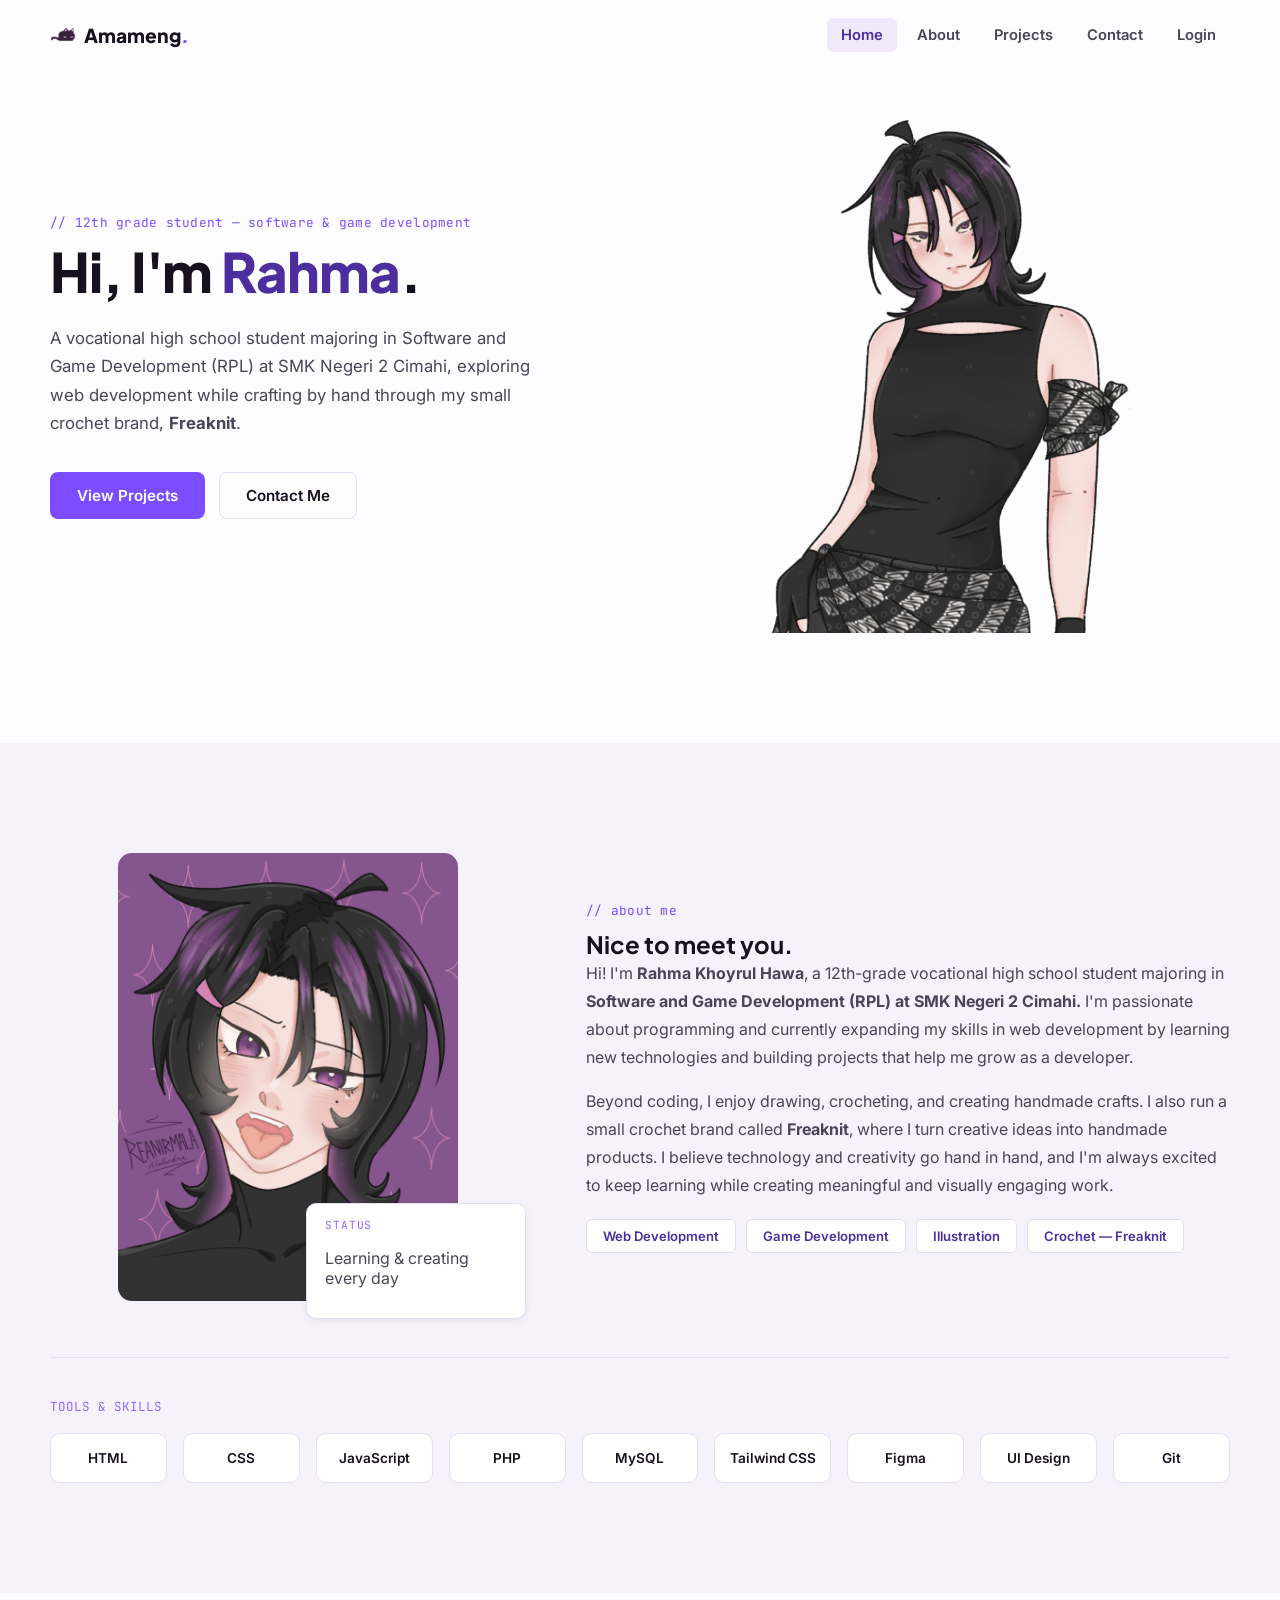
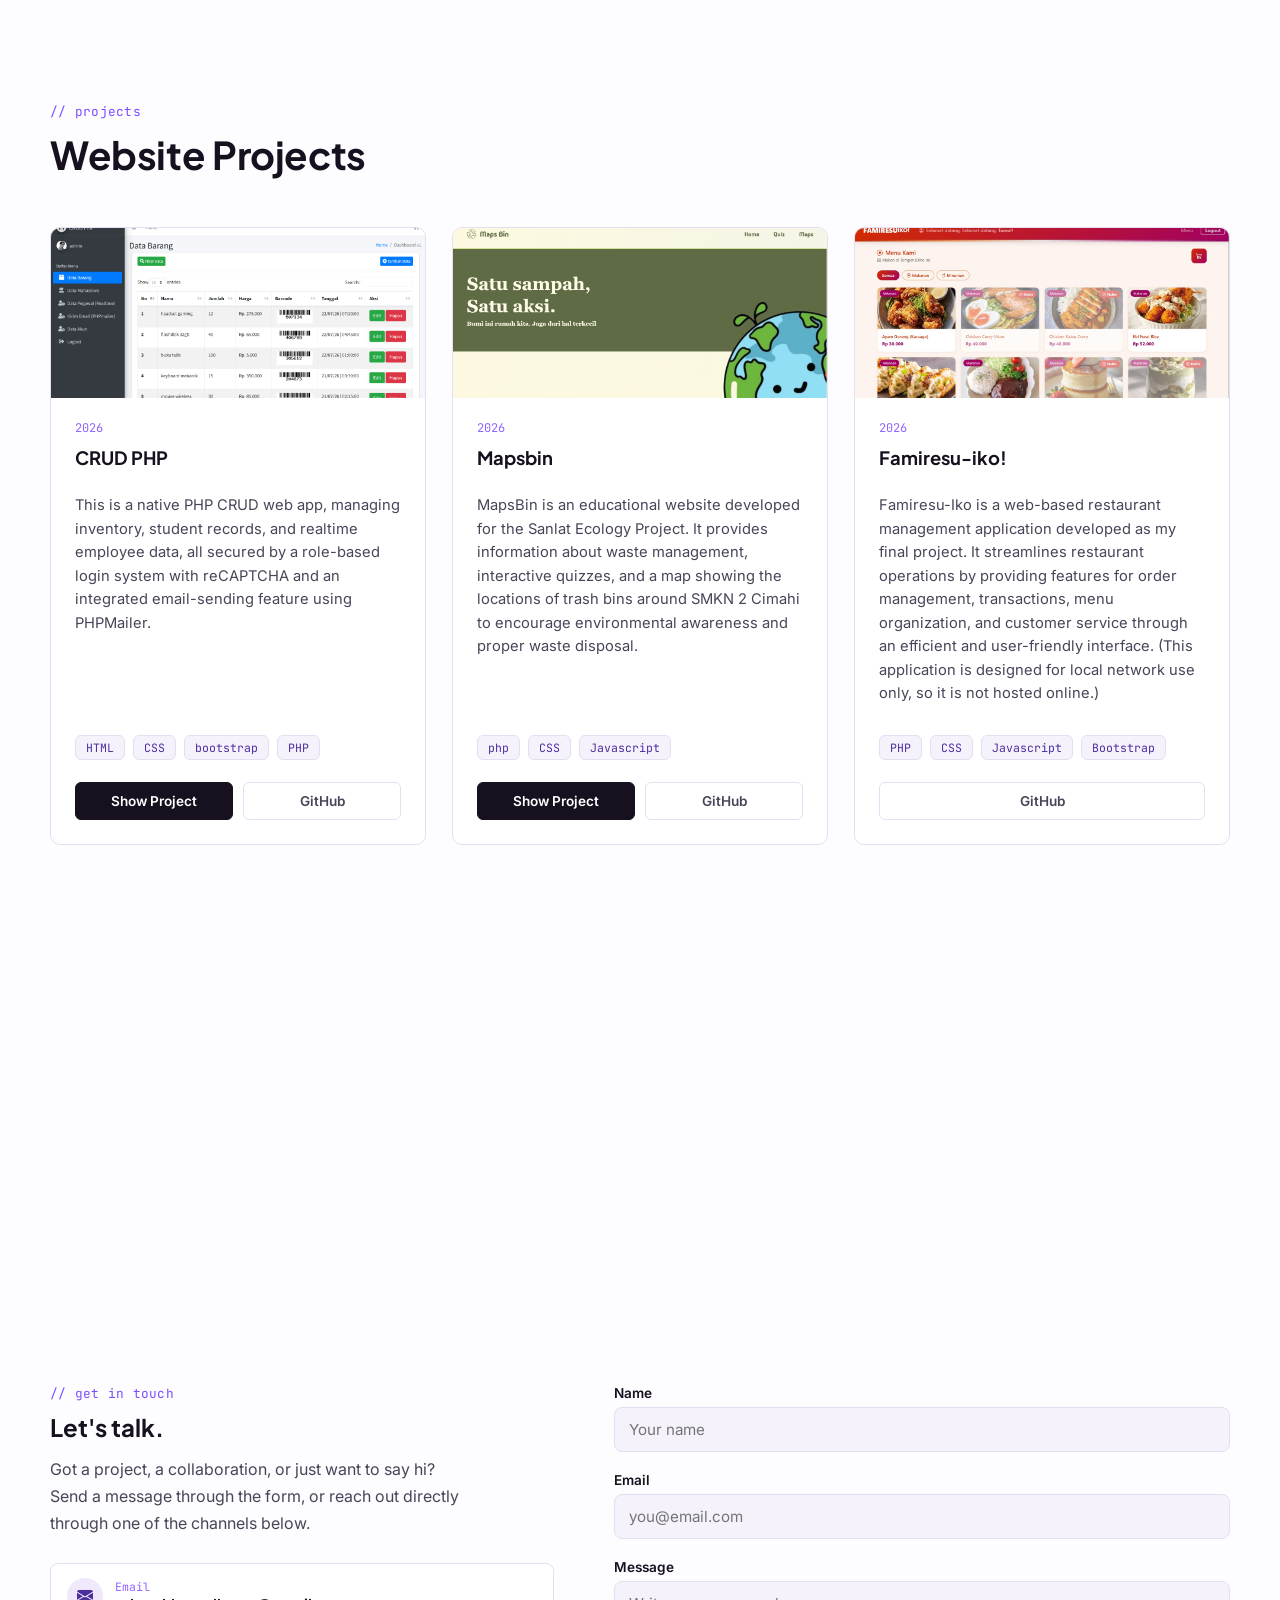
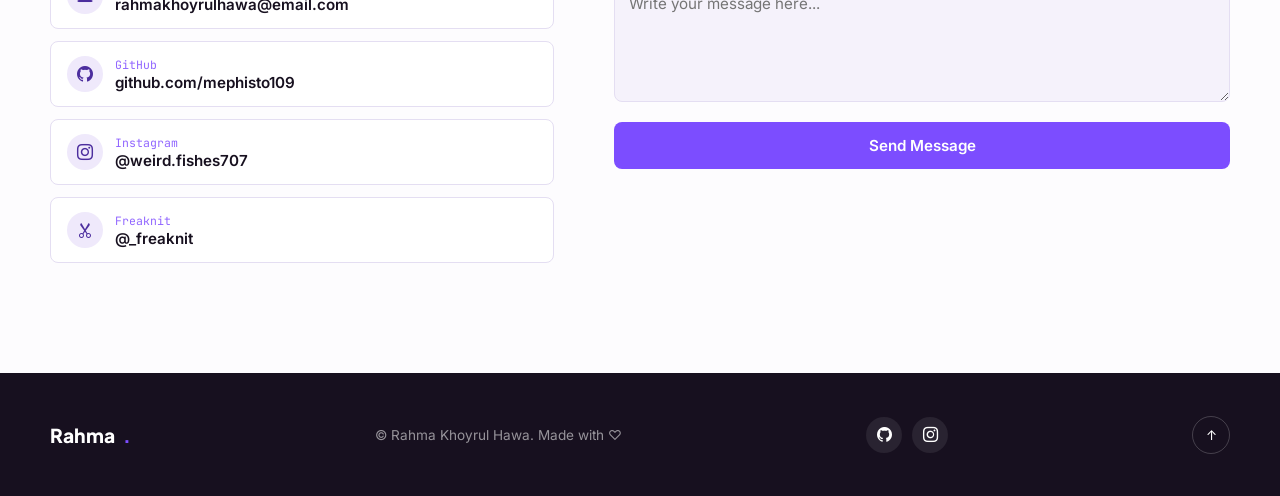
==== index.html @ 20dc9711 "hi" ====
<!DOCTYPE html>
<html lang="en">

<head>
  <meta charset="UTF-8">
  <meta name="viewport" content="width=device-width, initial-scale=1.0">
  <title>Amameng</title>
  <link rel="icon" type="image/png" href="images/logo.png">
  <meta name="description" content="Personal portfolio — websites, illustration, and crochet.">

  <link rel="preconnect" href="https://fonts.googleapis.com">
  <link rel="preconnect" href="https://fonts.gstatic.com" crossorigin>
  <link
    href="https://fonts.googleapis.com/css2?family=Plus+Jakarta+Sans:wght@400;500;600;700;800&family=Inter:wght@400;500;600&family=JetBrains+Mono:wght@400;500&display=swap"
    rel="stylesheet">

  <!-- Bootstrap Icons -->
  <link rel="stylesheet" href="https://cdn.jsdelivr.net/npm/bootstrap-icons@1.11.3/font/bootstrap-icons.min.css">

  <link rel="stylesheet" href="css/style.css">
</head>

<body>

  <!-- ===== NAVBAR ===== -->
  <header class="navbar" id="navbar">
    <div class="nav-inner">
      <a href="#home" class="nav-logo">
        <img src="images/logo.png" alt="Amameng logo" class="nav-logo-img">
        <span>Amameng<span class="dot">.</span></span>
      </a>
      <nav class="nav-links" id="navLinks">
        <a href="#home" class="nav-link active" data-section="home">Home</a>
        <a href="#about" class="nav-link" data-section="about">About</a>
        <a href="#projects" class="nav-link" data-section="projects">Projects</a>
        <a href="#contact" class="nav-link" data-section="contact">Contact</a>
        <a href="https://rahmakhoyrul-crud-php.sao.dom.my.id/" class="nav-link" data-section="contact">Login</a>
      </nav>
      <button class="nav-toggle" id="navToggle" aria-label="Open menu" aria-expanded="false">
        <span></span><span></span><span></span>
      </button>
    </div>
  </header>

  <main>

    <!-- ===== HERO ===== -->
    <section class="hero" id="home">
      <div class="hero-inner">
        <div class="hero-text reveal">
          <p class="eyebrow">// 12th grade student — software &amp; game development</p>
          <h1 class="hero-title">Hi, I'm <span class="grad-text">Rahma</span>.</h1>
          <p class="hero-desc">A vocational high school student majoring in Software and Game Development (RPL) at SMK
            Negeri 2 Cimahi, exploring web development while crafting by hand through my small crochet brand,
            <strong>Freaknit</strong>.
          </p>
          <div class="hero-actions">
            <a href="#projects" class="btn btn-primary">View Projects</a>
            <a href="#contact" class="btn btn-ghost">Contact Me</a>
          </div>
        </div>
        <div class="hero-visual reveal">
          <div class="hero-portrait">
            <img src="images/rahma-portrait.png" alt="Illustrated portrait of Rahma">
          </div>
        </div>
      </div>
      <!--<div class="scroll-cue" aria-hidden="true"><span></span></div>-->
    </section>

    <!-- ===== ABOUT ===== -->
    <section class="about" id="about">
      <div class="about-inner">
        <div class="about-visual reveal">
          <div class="about-photo">
            <div><img src="images/rahma-photo.png" alt="photo-desc" class="avatar-placeholder large"></div>
          </div>
          <div class="about-card-float">
            <p class="mono-label">status</p>
            <p>Learning &amp; creating every day </p>
          </div>
        </div>
        <div class="about-content reveal">
          <p class="eyebrow">// about me</p>
          <h2>Nice to meet you.</h2>
          <p class="about-text">
            Hi! I'm <strong>Rahma Khoyrul Hawa</strong>, a 12th-grade vocational high school student majoring in
            <strong>Software and Game
              Development (RPL) at SMK Negeri 2 Cimahi.</strong> I'm passionate about programming and currently
            expanding my skills
            in web development by learning new technologies and building projects that help me grow as a developer.
          </p>
          <p class="about-text">
            Beyond coding, I enjoy drawing, crocheting, and creating handmade crafts. I also run a small crochet brand
            called <strong>Freaknit</strong>, where I turn creative ideas into handmade products. I believe technology and creativity go
            hand in hand, and I'm always excited to keep learning while creating meaningful and visually engaging work.
          </p>
          <div class="about-tags">
            <span>Web Development</span>
            <span>Game Development</span>
            <span>Illustration</span>
            <span>Crochet — Freaknit</span>
          </div>
        </div>
      </div>

      <div class="about-skills reveal">
        <p class="mono-label">tools &amp; skills</p>
        <div class="skills-grid" id="skillsGrid"></div>
      </div>
    </section>

    <!-- ===== PROJECTS ===== -->
    <section class="projects" id="projects">
      <div class="section-head reveal">
        <p class="eyebrow">// projects</p>
        <h2>Website Projects</h2>
      </div>
      <div class="projects-grid" id="projectsGrid"></div>
    </section>

    <!-- ===== GALLERY ===== -->
    <section class="gallery gallery-removed" id="gallery" aria-hidden="true"></section>

    <!-- ===== CONTACT ===== -->
    <section class="contact" id="contact">
      <div class="contact-inner">
        <div class="contact-info reveal">
          <p class="eyebrow">// get in touch</p>
          <h2>Let's talk.</h2>
          <p class="contact-desc">Got a project, a collaboration, or just want to say hi? Send a message
            through the form, or reach out directly through one of the channels below.</p>
          <ul class="contact-links" id="contactLinks"></ul>
        </div>

        <form action="https://formspree.io/f/mrenarpj" method="post"   novalidate>
          <div class="field">
            <label for="name">Name</label>
            <input type="text" id="name" name="name" placeholder="Your name">
            <span class="error-msg" id="nameError"></span>
          </div>
          <div class="field">
            <label for="email">Email</label>
            <input type="email" id="email" name="email" placeholder="you@email.com">
            <span class="error-msg" id="emailError"></span>
          </div>
          <div class="field">
            <label for="message">Message</label>
            <textarea id="message" name="message" rows="5" placeholder="Write your message here..."></textarea>
            <span class="error-msg" id="messageError"></span>
          </div>
          <button type="submit" class="btn btn-primary btn-full">Send Message</button>
          <p class="form-success" id="formSuccess">Message sent! Thanks for reaching out 🤍</p>
        </form>
      </div>
    </section>

  </main>

  <!-- ===== FOOTER ===== -->
  <footer class="footer">
    <div class="footer-inner">
      <a href="#home" class="nav-logo">Rahma<span class="dot">.</span></a>
      <p class="footer-copy">&copy; <span id="year"></span> Rahma Khoyrul Hawa. Made with &#9825;</p>
      <div class="footer-social" id="footerSocial"></div>
      <button class="back-to-top" id="backToTop" aria-label="Back to top">&#8593;</button>
    </div>
  </footer>

  <script src="js/data.js"></script>
  <script src="js/main.js"></script>
</body>

</html>
---- css/style.css ----
/* =========================================================
   DESIGN TOKENS
   ========================================================= */
:root{
  /* colors */
  --ink:        #17101F;   /* near-black, purple-tinted */
  --ink-soft:   #4A4458;   /* body text */
  --purple-700: #4C2E9E;
  --purple-600: #7C4DFF;   /* primary */
  --purple-500: #9166FF;
  --purple-400: #A78BFA;
  --purple-100: #EFE9FB;
  --paper:      #FDFCFE;
  --paper-dim:  #F5F2FB;
  --line:       #E4DEF2;
  --white:      #FFFFFF;

  /* type */
  --font-display: 'Plus Jakarta Sans', sans-serif;
  --font-body:    'Inter', sans-serif;
  --font-mono:    'JetBrains Mono', monospace;

  /* layout */
  --max-w: 1180px;
  /* Radius dikecilin biar nggak kayak jelly/gelembung */
  --radius-lg: 14px;
  --radius-md: 10px;
  --radius-sm: 8px;
  /* Shadow dibikin satu lapis aja, lebih tipis, warnanya netral (bukan ungu nge-glow) */
  --shadow-soft: 0 6px 20px -8px rgba(23,16,31,0.14);
  --shadow-tiny: 0 2px 8px -2px rgba(23,16,31,0.10);
}

/* =========================================================
   RESET
   ========================================================= */
*, *::before, *::after{ box-sizing: border-box; }
html{ scroll-behavior: smooth; }
body{
  margin:0;
  font-family: var(--font-body);
  color: var(--ink-soft);
  background: var(--paper);
  overflow-x: hidden;
  -webkit-font-smoothing: antialiased;
}
img{ max-width:100%; display:block; }
a{ color:inherit; text-decoration:none; }
button{ font-family: inherit; cursor:pointer; }
h1,h2,h3{ font-family: var(--font-display); color: var(--ink); margin:0; }
ul{ list-style:none; margin:0; padding:0; }

@media (prefers-reduced-motion: reduce){
  *{ animation-duration: 0.01ms !important; transition-duration: 0.01ms !important; scroll-behavior:auto !important; }
}

:focus-visible{
  outline: 2px solid var(--purple-600);
  outline-offset: 3px;
  border-radius: 4px;
}

.eyebrow{
  font-family: var(--font-mono);
  font-size: 0.8rem;
  color: var(--purple-600);
  letter-spacing: 0.02em;
  margin: 0 0 10px;
}
.mono-label{
  font-family: var(--font-mono);
  font-size: 0.7rem;
  text-transform: uppercase;
  letter-spacing: 0.08em;
  color: var(--purple-500);
  margin: 0 0 4px;
}
/* Dulu ini gradient text (warnanya gradasi ungu), sekarang warna solid aja biar lebih clean */
.grad-text{
  color: var(--purple-700);
}

section{ position: relative; padding: 110px 24px; }
.section-head{ max-width: var(--max-w); margin: 0 auto 48px; }
.section-head h2{ font-size: clamp(1.7rem, 3.2vw, 2.4rem); font-weight: 700; letter-spacing: -0.01em; }
.section-head.light h2, .section-head.light .eyebrow{ color: var(--white); }
.section-head.light .eyebrow{ color: var(--purple-400); }

/* buttons */
.btn{
  display:inline-flex; align-items:center; justify-content:center;
  padding: 13px 26px; border-radius: 8px; font-weight:600; font-size:0.95rem;
  border:1px solid transparent; transition: background .2s ease, color .2s ease, border-color .2s ease;
}
/* Warna solid, tanpa shadow, tanpa naik-naik pas hover — cukup ganti warna aja */
.btn-primary{
  background: var(--purple-600);
  color: var(--white);
}
.btn-primary:hover{ background: var(--purple-700); }
.btn-ghost{
  background: transparent; color: var(--ink); border-color: var(--line);
}
.btn-ghost:hover{ border-color: var(--purple-600); color: var(--purple-600); }
.btn-full{ width:100%; }

/* =========================================================
   NAVBAR
   ========================================================= */
.navbar{
  position: fixed; top:0; left:0; right:0; z-index: 100;
  padding: 18px 24px;
  transition: background .35s ease, box-shadow .35s ease, padding .35s ease;
}
/* Dulu pakai kaca buram (backdrop-filter blur), sekarang background solid biasa aja */
.navbar.scrolled{
  padding: 12px 24px;
  background: var(--paper);
  box-shadow: var(--shadow-tiny);
  border-bottom: 1px solid var(--line);
}
.nav-inner{
  max-width: var(--max-w); margin:0 auto;
  display:flex; align-items:center; justify-content:space-between;
}
.nav-logo{
  display:inline-flex; align-items:center; gap:8px;
  font-family: var(--font-display); font-weight:800; font-size:1.2rem; color: var(--ink);
}
.nav-logo-img{
  width: 26px;
  height: 26px;
  object-fit: contain;
  display: block;
  flex-shrink: 0;
}
.nav-logo .dot{ color: var(--purple-600); }
.nav-links{ display:flex; gap: 6px; }
.nav-link{
  position:relative; padding: 8px 14px; font-size:0.92rem; font-weight:600; color: var(--ink-soft);
  border-radius: 6px; transition: color .2s ease, background .2s ease;
}
.nav-link:hover{ color: var(--purple-600); }
.nav-link.active{ color: var(--purple-700); background: var(--purple-100); }
.nav-toggle{
  display:none; flex-direction:column; gap:5px; background:none; border:none; padding:8px;
}
.nav-toggle span{ width:22px; height:2px; background: var(--ink); border-radius:2px; transition: all .3s ease; }
.nav-toggle.open span:nth-child(1){ transform: translateY(7px) rotate(45deg); }
.nav-toggle.open span:nth-child(2){ opacity:0; }
.nav-toggle.open span:nth-child(3){ transform: translateY(-7px) rotate(-45deg); }

/* =========================================================
   HERO
   ========================================================= */
.hero{
  min-height: 80vh;
  display:flex; align-items:center;
  padding-top: 100px;
}
.hero-inner{
  max-width: var(--max-w); margin:0 auto; width:100%;
  display:grid; grid-template-columns: 1.1fr 0.9fr; gap: 40px; align-items:center;
}
.hero-title{
  font-size: clamp(2.1rem, 5vw, 3.4rem); font-weight:800; line-height:1.12; letter-spacing:-0.02em;
  margin: 0 0 22px;
}
.hero-desc{ max-width: 480px; font-size:1.05rem; line-height:1.7; margin-bottom: 34px; }
.hero-actions{ display:flex; gap:14px; flex-wrap:wrap; }

.hero-visual{ position:relative; display:flex; align-items:center; justify-content:center; }
.hero-portrait{
  position:relative; width: 552px; max-width: 90vw;
}
.hero-portrait img{ width:300%; height:auto; display:block; }

.avatar-placeholder{
  width:100%; height:100%; border-radius: 50%;
  background: var(--purple-600);
  display:flex; align-items:center; justify-content:center;
  border: 4px solid var(--line);
}
.avatar-placeholder span{ font-family: var(--font-display); font-weight:800; font-size:3rem; color:var(--white); }

.scroll-cue{
  position:absolute; bottom: 28px; left:50%; transform: translateX(-50%);
  width:24px; height:38px; border:2px solid var(--purple-400); border-radius: 14px;
}
.scroll-cue span{
  position:absolute; top:6px; left:50%; width:4px; height:8px; background: var(--purple-600);
  border-radius: 2px; transform: translateX(-50%); animation: cueMove 1.6s ease infinite;
}
@keyframes cueMove{ 0%{ opacity:1; top:6px;} 100%{ opacity:0; top:18px; } }

/* =========================================================
   FEATURED + PROJECTS (cards)
   ========================================================= */
.projects-grid{
  max-width: var(--max-w); margin:0 auto;
  display:grid; grid-template-columns: repeat(3, 1fr); gap: 26px;
}
.project-card{
  background: var(--white); border:1px solid var(--line); border-radius: var(--radius-md);
  overflow:hidden;
  transition: border-color .2s ease;
  display:flex; flex-direction:column;
}
.project-card:hover{ border-color: var(--purple-400); }
/* Dulu ada efek radial glow di dalam kotak thumbnail, sekarang warna solid rata aja */
.project-thumb{
  height: 170px; display:flex; align-items:center; justify-content:center;
  font-size: 3rem; color: var(--purple-600);
  background: var(--paper-dim);
  overflow: hidden;
}
.project-thumb img{
  width: 100%; height: 100%; object-fit: cover; display: block;
}
.project-body{ padding: 22px 24px 24px; display:flex; flex-direction:column; gap:10px; flex:1; }
.project-body h3{ font-size:1.15rem; font-weight:700; }
.project-year{ font-family: var(--font-mono); font-size:0.75rem; color: var(--purple-500); }
.project-desc{ font-size:0.92rem; line-height:1.6; flex:1; }
.project-stack{ display:flex; flex-wrap:wrap; gap:8px; margin: 4px 0 6px; }
.project-stack span{
  font-family: var(--font-mono); font-size:0.72rem; padding: 4px 10px; border-radius: 6px;
  background: var(--paper-dim); color: var(--purple-700); border: 1px solid var(--line);
}
.project-actions{ display:flex; gap:10px; margin-top:6px; }
.project-actions a{
  flex:1; text-align:center; padding: 10px 14px; border-radius: 6px; font-size:0.85rem; font-weight:600;
  border:1px solid var(--line); transition: background .2s ease, border-color .2s ease, color .2s ease;
}
.project-actions a.demo{ background: var(--ink); color: var(--white); border-color: var(--ink); }
.project-actions a.demo:hover{ background: var(--purple-600); border-color: var(--purple-600); }
.project-actions a.code:hover{ border-color: var(--purple-600); color: var(--purple-600); }

/* =========================================================
   ABOUT
   ========================================================= */
.about{ background: var(--paper-dim); }
.about-inner{
  max-width: var(--max-w); margin:0 auto;
  display:grid; grid-template-columns: 0.85fr 1.15fr; gap: 60px; align-items:center;
}
.about-visual{ position:relative; }
.about-photo{ width:100%; aspect-ratio: 1/1; max-width:340px; margin:0 auto; position:relative; }
.about-photo .avatar-placeholder{ border-radius: var(--radius-lg); border-width:0; }
.about-card-float{
  position:absolute; bottom: -18px; right: 0; background: var(--white);
  border:1px solid var(--line);
  padding: 14px 18px; border-radius: var(--radius-md); box-shadow: var(--shadow-tiny);
  max-width: 220px;
}
.about-text{ line-height:1.75; margin: 0 0 16px; font-size:1rem; }
.about-tags{ display:flex; flex-wrap:wrap; gap:10px; margin-top: 20px; }
.about-tags span{
  font-size:0.82rem; font-weight:600; padding: 8px 16px; border-radius:6px;
  background: var(--white); border:1px solid var(--line); color: var(--purple-700);
}

/* skills, nested inside About */
.about-skills{
  max-width: var(--max-w); margin: 56px auto 0;
  padding-top: 40px; border-top: 1px solid var(--line);
}
.about-skills .mono-label{ margin-bottom: 18px; font-size:0.78rem; }
.skills-grid{
  display:grid; grid-template-columns: repeat(auto-fit, minmax(110px,1fr)); gap: 16px;
}
.skill-card{
  background: var(--white); border:1px solid var(--line); border-radius: var(--radius-md);
  padding: 16px 12px; text-align:center; transition: border-color .2s ease;
}
.skill-card:hover{ border-color: var(--purple-400); }
.skill-name{ font-size:0.85rem; font-weight:600; color: var(--ink); }

/* =========================================================
   GALLERY / CAROUSEL
   ========================================================= */
.gallery{ background: linear-gradient(180deg, var(--ink), #241a33); padding: 64px 24px; }
.gallery.gallery-removed{
  min-height: 320px;
  padding: 0;
  background: transparent;
}
.gallery .section-head{ margin-bottom: 26px; }
.carousel{
  position:relative; max-width: 560px; margin: 0 auto; aspect-ratio: 4/3;
  border-radius: var(--radius-md); overflow:hidden;
  border: 1px solid rgba(255,255,255,0.15);
}
.carousel-track{
  display:flex; height:100%; transition: transform .6s cubic-bezier(.65,0,.35,1);
}
/* Background gradient diganti warna solid, lebih tenang di mata */
.carousel-slide{
  min-width:100%; height:100%; position:relative;
  display:flex; align-items:center; justify-content:center;
  background: var(--purple-700);
  flex-direction:column; gap:10px;
}
.carousel-slide .slide-icon{ font-size: 4.2rem; }
.carousel-caption{
  position:absolute; left:0; right:0; bottom:0; padding: 20px 26px;
  background: linear-gradient(0deg, rgba(0,0,0,0.55), transparent);
  color: var(--white); text-align:left;
}
.carousel-caption .cat{ font-family: var(--font-mono); font-size:0.72rem; color: var(--purple-400); }
.carousel-caption h4{ font-family: var(--font-display); font-weight:700; font-size:1.05rem; margin:2px 0 0; color: var(--white); }

.carousel-btn{
  position:absolute; top:50%; transform: translateY(-50%);
  width:44px; height:44px; border-radius:50%; border:none;
  background: rgba(255,255,255,0.15); color: var(--white); font-size:1.1rem;
  backdrop-filter: blur(6px); transition: background .25s ease, transform .25s ease;
}
.carousel-btn:hover{ background: rgba(255,255,255,0.3); }
.carousel-btn.prev{ left:16px; }
.carousel-btn.next{ right:16px; }

.carousel-dots{
  display:flex; gap:8px; justify-content:center; margin-top: 16px;
}
.carousel-dots button{
  width:8px; height:8px; border-radius:50%; border:none; background: rgba(255,255,255,0.3);
  transition: background .25s ease, width .25s ease;
}
.carousel-dots button.active{ background: var(--purple-400); width:22px; border-radius:6px; }

/* =========================================================
   CONTACT
   ========================================================= */
.contact-inner{
  max-width: var(--max-w); margin:0 auto;
  display:grid; grid-template-columns: 0.9fr 1.1fr; gap: 60px;
}
.contact-desc{ line-height:1.7; margin: 14px 0 26px; max-width:420px; }
.contact-links{ display:flex; flex-direction:column; gap:12px; }
.contact-links li a{
  display:flex; align-items:center; gap:12px; padding: 14px 16px; border-radius: var(--radius-sm);
  border:1px solid var(--line); background: var(--white); transition: border-color .2s ease;
}
.contact-links li a:hover{ border-color: var(--purple-500); }
.contact-links .ic{ width:36px; height:36px; border-radius:50%; background: var(--purple-100); color: var(--purple-700);
  display:flex; align-items:center; justify-content:center; font-size:1rem; flex-shrink:0; }
.contact-links .label{ font-size:0.72rem; color: var(--purple-500); font-family: var(--font-mono); display:block; }
.contact-links .value{ font-weight:600; color: var(--ink); font-size:0.95rem; }

.contact-form{
  background: var(--white); border:1px solid var(--line); border-radius: var(--radius-md);
  padding: 34px; display:flex; flex-direction:column; gap:18px;
}
.field{ display:flex; flex-direction:column; gap:6px; }
.field label{ font-size:0.85rem; font-weight:600; color: var(--ink); }
.field input, .field textarea{
  font-family: inherit; font-size:0.95rem; padding: 12px 14px; border-radius: var(--radius-sm);
  border:1px solid var(--line); background: var(--paper-dim); color: var(--ink); resize:vertical;
  transition: border-color .25s ease, box-shadow .25s ease;
}
.field input:focus, .field textarea:focus{ border-color: var(--purple-500); box-shadow: 0 0 0 3px rgba(124,77,255,0.15); outline:none; }
.field.invalid input, .field.invalid textarea{ border-color:#E0568C; }
.error-msg{ font-size:0.78rem; color:#D3457C; min-height:14px; }
.form-success{
  display:none; text-align:center; color: var(--purple-700); font-weight:600; font-size:0.9rem;
  background: var(--purple-100); padding: 10px; border-radius: var(--radius-sm);
}
.form-success.show{ display:block; }

/* =========================================================
   FOOTER
   ========================================================= */
.footer{ background: var(--ink); padding: 40px 24px; }
.footer-inner{
  max-width: var(--max-w); margin:0 auto;
  display:flex; align-items:center; justify-content:space-between; flex-wrap:wrap; gap: 18px;
}
.footer .nav-logo{ color: var(--white); }
.footer-copy{ color: rgba(255,255,255,0.55); font-size:0.85rem; }
.footer-social{ display:flex; gap:10px; }
.footer-social a{
  width:36px; height:36px; border-radius:50%; background: rgba(255,255,255,0.08); color: var(--white);
  display:flex; align-items:center; justify-content:center; font-size:0.95rem; transition: background .2s ease;
}
.footer-social a:hover{ background: var(--purple-600); }
.back-to-top{
  width:38px; height:38px; border-radius:50%; border:1px solid rgba(255,255,255,0.2); background:none; color: var(--white);
  transition: background .2s ease, border-color .2s ease;
}
.back-to-top:hover{ background: var(--purple-600); border-color: var(--purple-600); }

/* =========================================================
   REVEAL ANIMATIONS
   ========================================================= */
.reveal{ opacity:0; transform: translateY(26px); transition: opacity .8s ease, transform .8s ease; }
.reveal.in-view{ opacity:1; transform: translateY(0); }

/* =========================================================
   RESPONSIVE
   ========================================================= */
@media (max-width: 980px){
  .hero-inner{ grid-template-columns:1fr; text-align:center; }
  .hero-desc{ margin-left:auto; margin-right:auto; }
  .hero-actions{ justify-content:center; }
  .hero-visual{ order:-1; }
  .about-inner{ grid-template-columns:1fr; }
  .about-visual{ max-width:340px; margin:0 auto; }
  .contact-inner{ grid-template-columns:1fr; }
  .projects-grid{ grid-template-columns: repeat(2,1fr); }
}

@media (max-width: 720px){
  .nav-links{
    position:fixed; top:64px; left:16px; right:16px;
    background: rgba(253,252,254,0.98); border:1px solid var(--line);
    border-radius: var(--radius-md); flex-direction:column; padding: 12px;
    box-shadow: var(--shadow-soft);
    transform-origin: top; transform: scaleY(0); opacity:0; pointer-events:none;
    transition: transform .3s ease, opacity .3s ease;
  }
  .nav-links.open{ transform: scaleY(1); opacity:1; pointer-events:auto; }
  .nav-toggle{ display:flex; }
  .projects-grid{ grid-template-columns: 1fr; }
  section{ padding: 80px 18px; }
  .contact-form{ padding: 24px; }
}

@media (max-width: 480px){
  .avatar-frame{ width:200px; height:200px; }
  .carousel{ aspect-ratio: 3/4; }
}
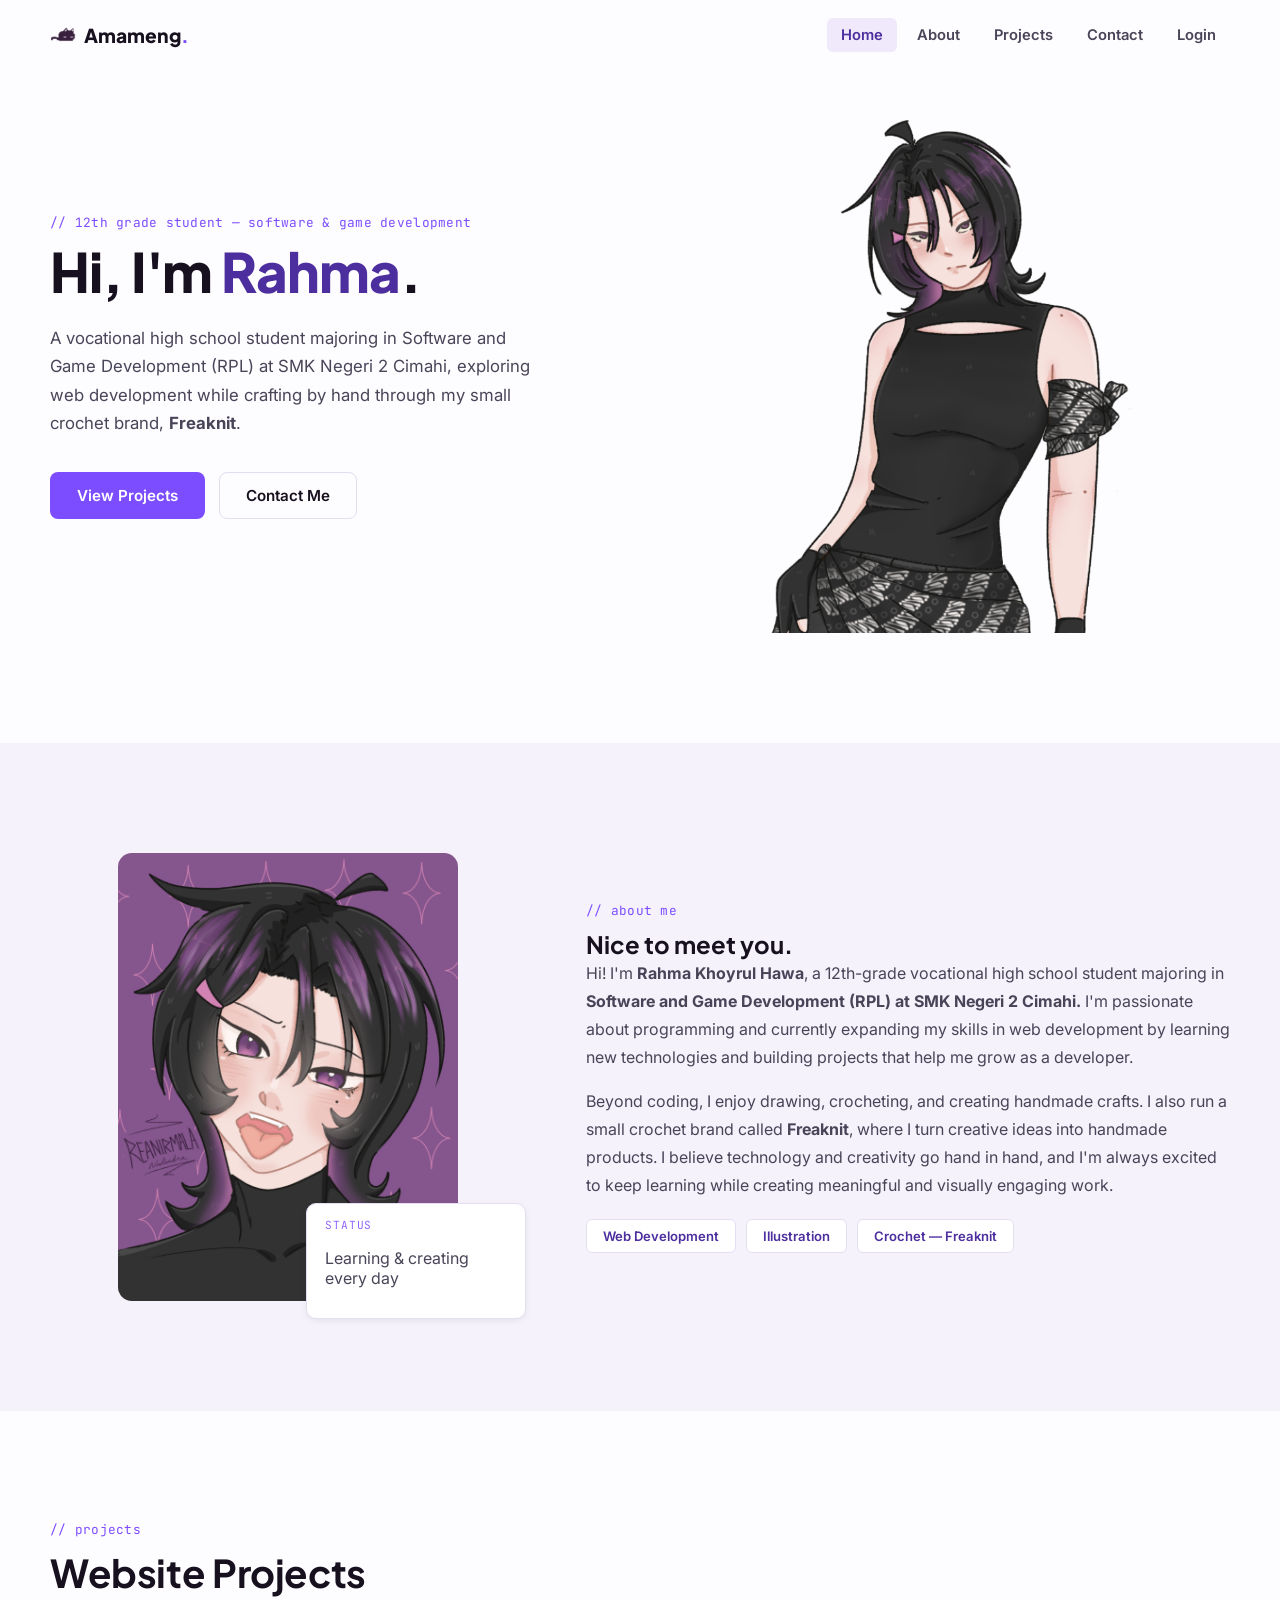
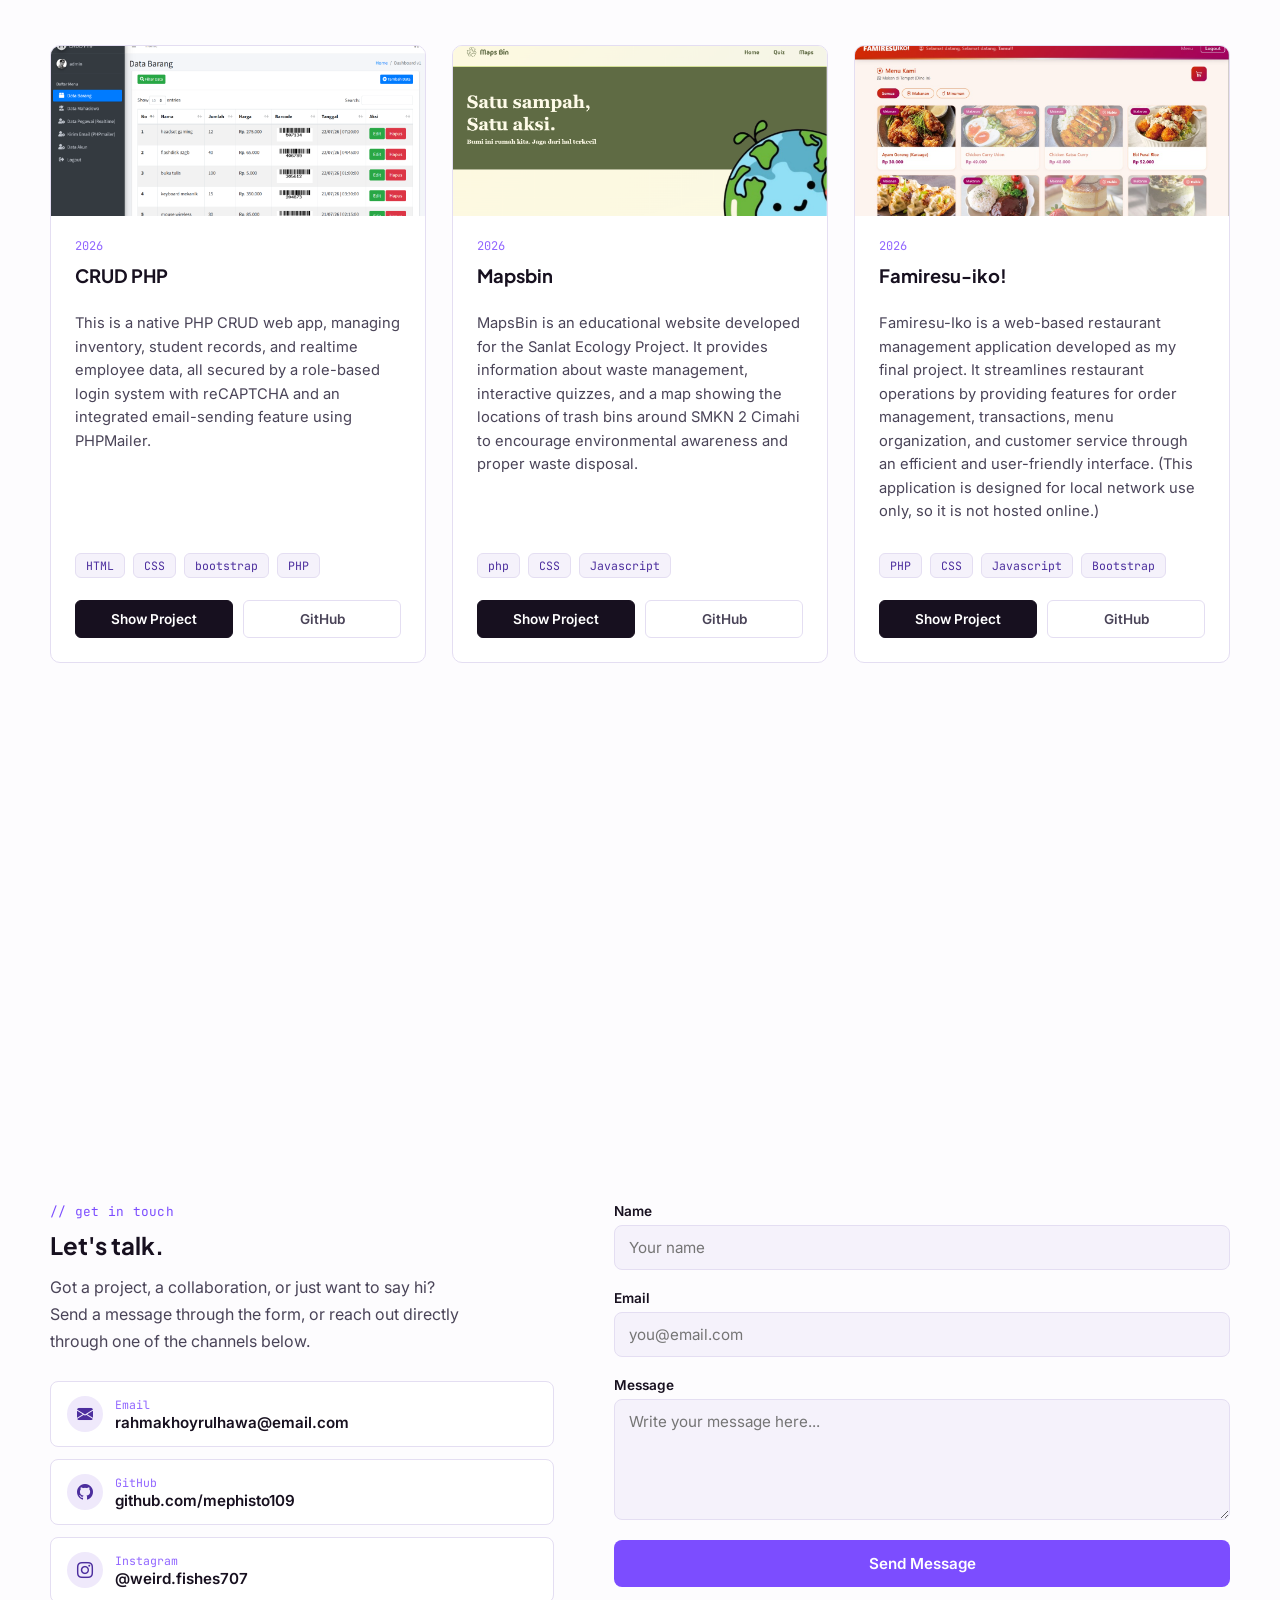
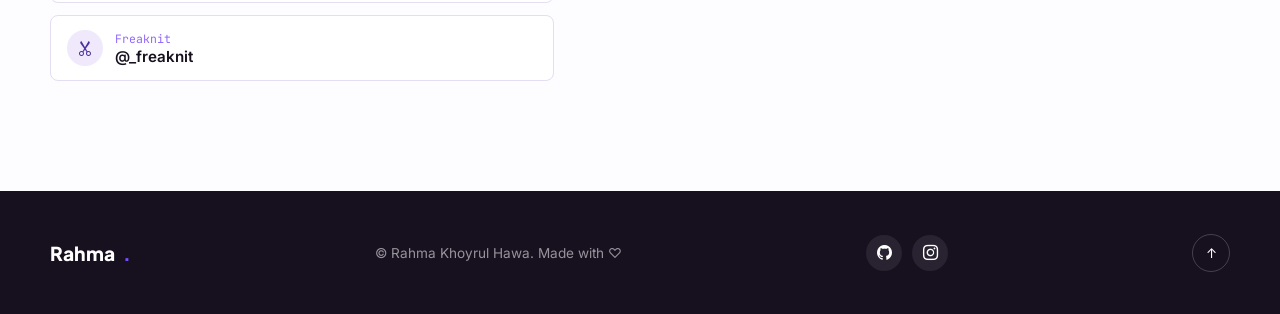
==== commit 18ebd95f: "ini commit" ====
--- a/index.html
+++ b/index.html
@@ -97,16 +97,11 @@
           </p>
           <div class="about-tags">
             <span>Web Development</span>
-            <span>Game Development</span>
+            <!--<span>Game Development</span>-->
             <span>Illustration</span>
             <span>Crochet — Freaknit</span>
           </div>
         </div>
-      </div>
-
-      <div class="about-skills reveal">
-        <p class="mono-label">tools &amp; skills</p>
-        <div class="skills-grid" id="skillsGrid"></div>
       </div>
     </section>
 
--- a/css/style.css
+++ b/css/style.css
@@ -258,22 +258,6 @@
   font-size:0.82rem; font-weight:600; padding: 8px 16px; border-radius:6px;
   background: var(--white); border:1px solid var(--line); color: var(--purple-700);
 }
-
-/* skills, nested inside About */
-.about-skills{
-  max-width: var(--max-w); margin: 56px auto 0;
-  padding-top: 40px; border-top: 1px solid var(--line);
-}
-.about-skills .mono-label{ margin-bottom: 18px; font-size:0.78rem; }
-.skills-grid{
-  display:grid; grid-template-columns: repeat(auto-fit, minmax(110px,1fr)); gap: 16px;
-}
-.skill-card{
-  background: var(--white); border:1px solid var(--line); border-radius: var(--radius-md);
-  padding: 16px 12px; text-align:center; transition: border-color .2s ease;
-}
-.skill-card:hover{ border-color: var(--purple-400); }
-.skill-name{ font-size:0.85rem; font-weight:600; color: var(--ink); }
 
 /* =========================================================
    GALLERY / CAROUSEL
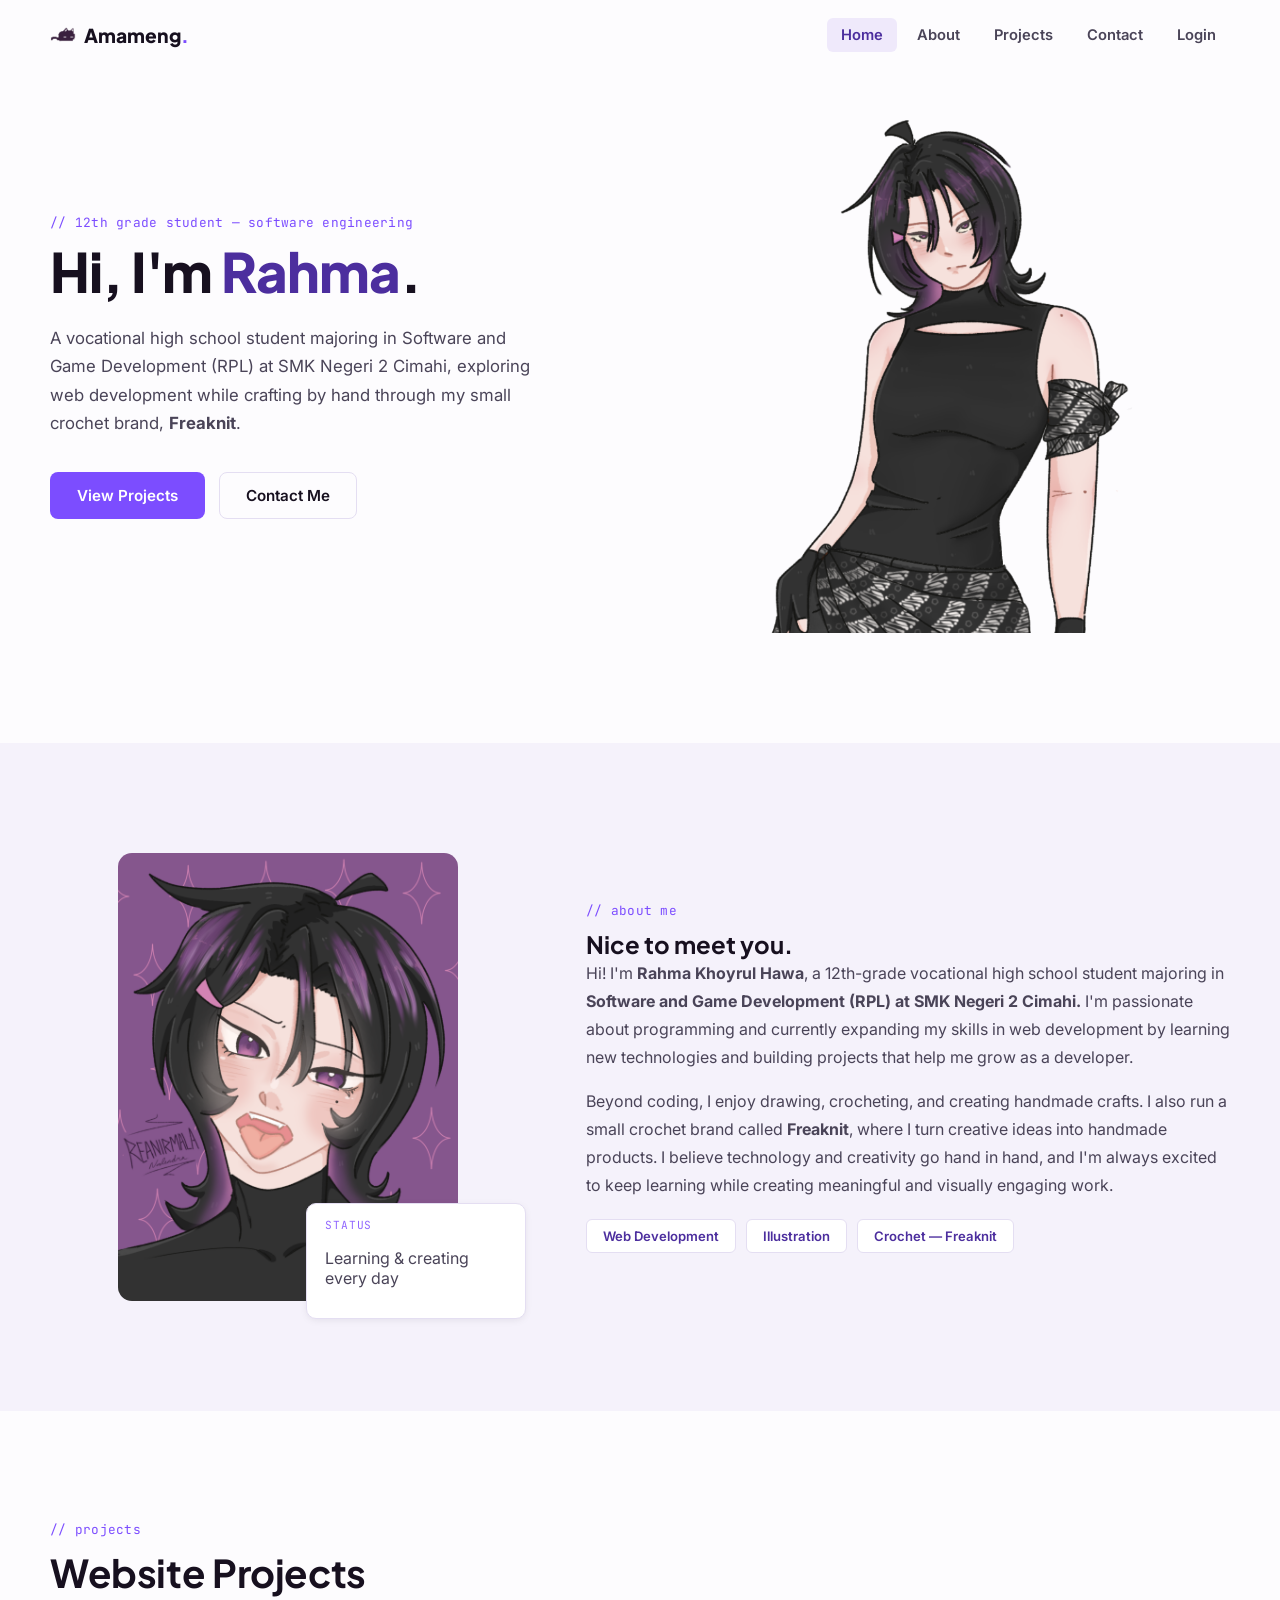
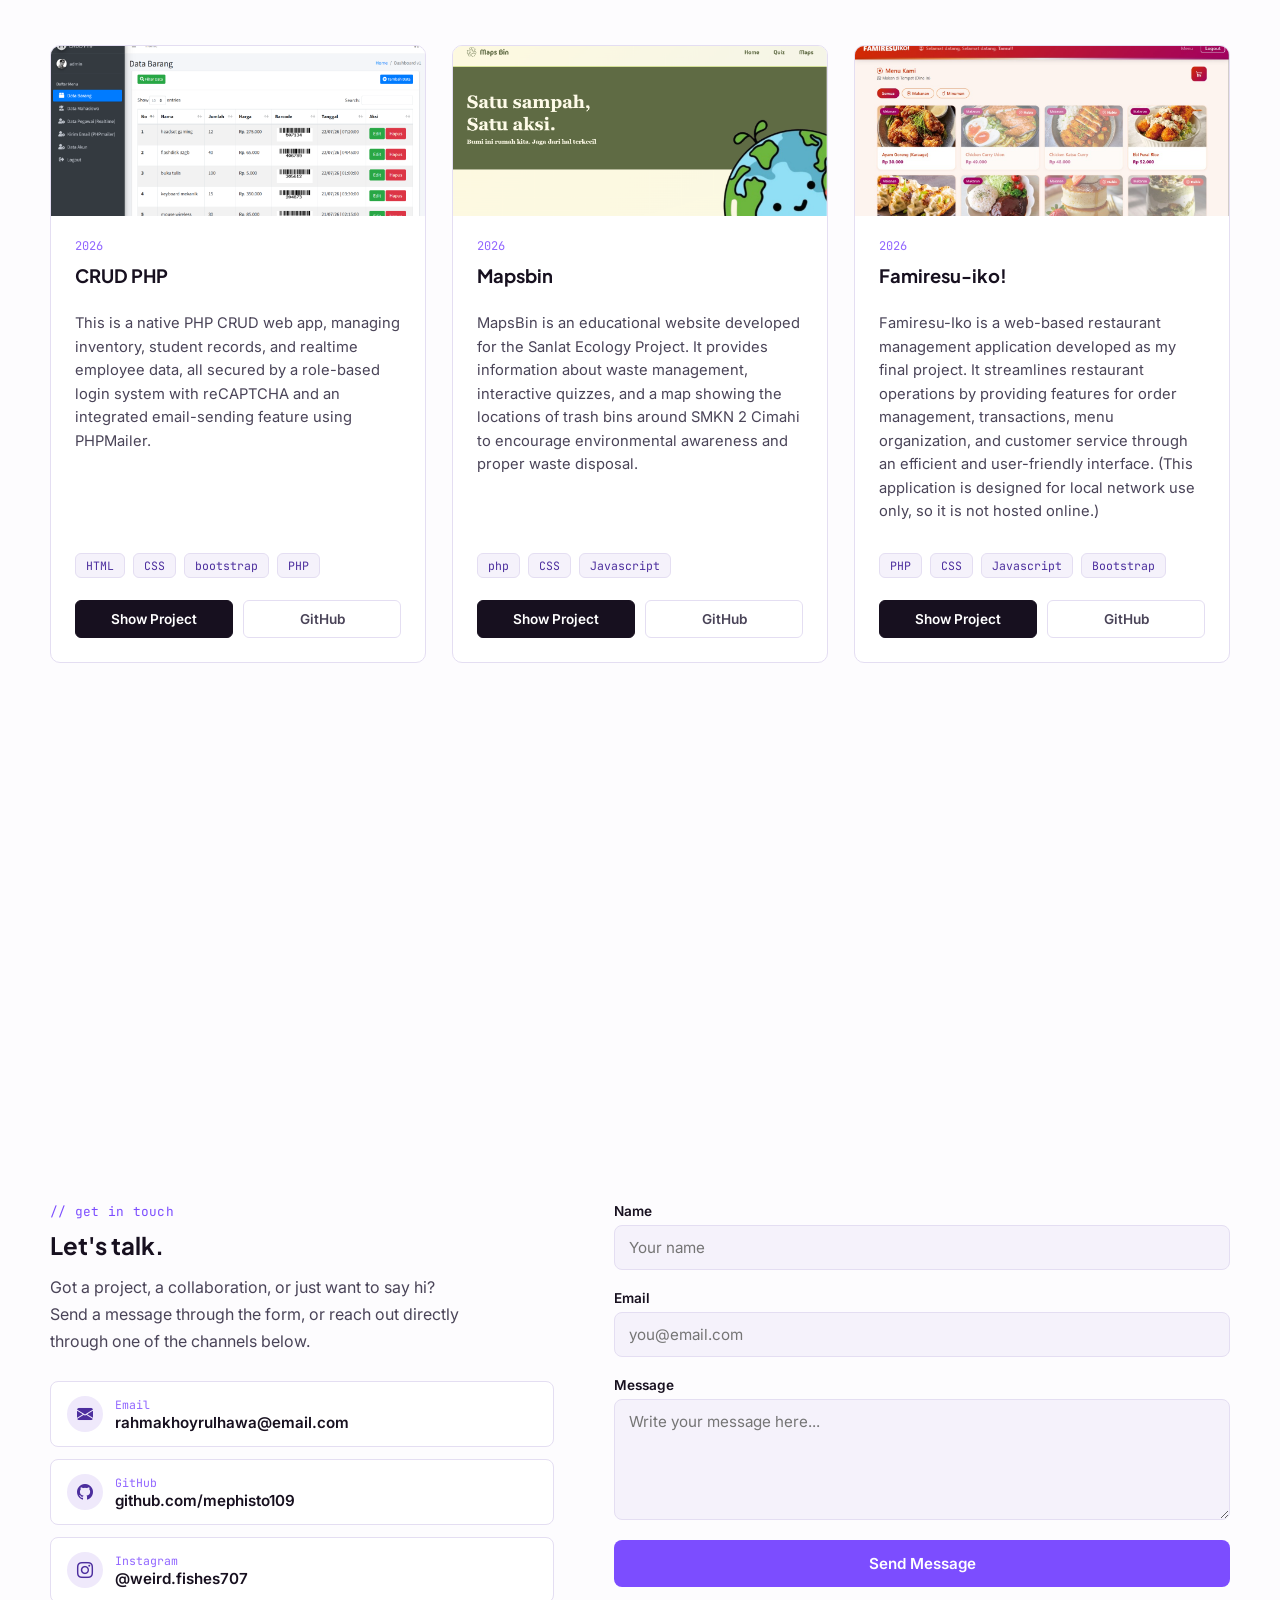
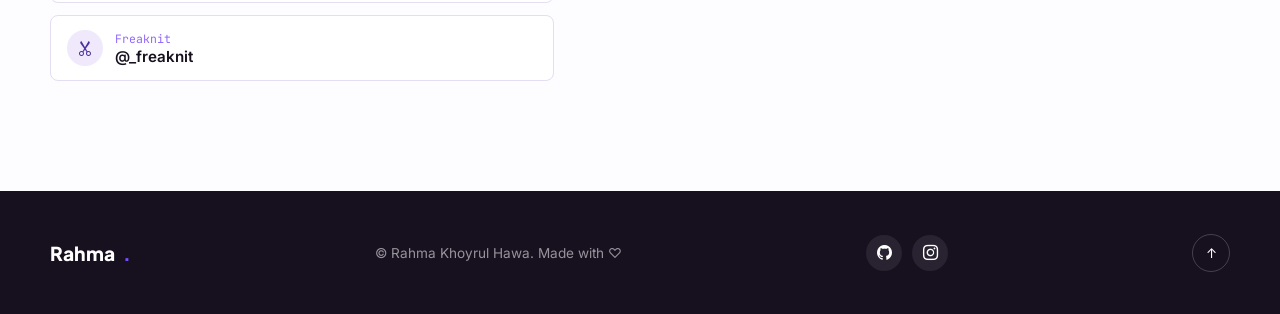
==== commit ba8835a7: "edit dikit" ====
--- a/index.html
+++ b/index.html
@@ -48,7 +48,7 @@
     <section class="hero" id="home">
       <div class="hero-inner">
         <div class="hero-text reveal">
-          <p class="eyebrow">// 12th grade student — software &amp; game development</p>
+          <p class="eyebrow">// 12th grade student — software engineering</p>
           <h1 class="hero-title">Hi, I'm <span class="grad-text">Rahma</span>.</h1>
           <p class="hero-desc">A vocational high school student majoring in Software and Game Development (RPL) at SMK
             Negeri 2 Cimahi, exploring web development while crafting by hand through my small crochet brand,
